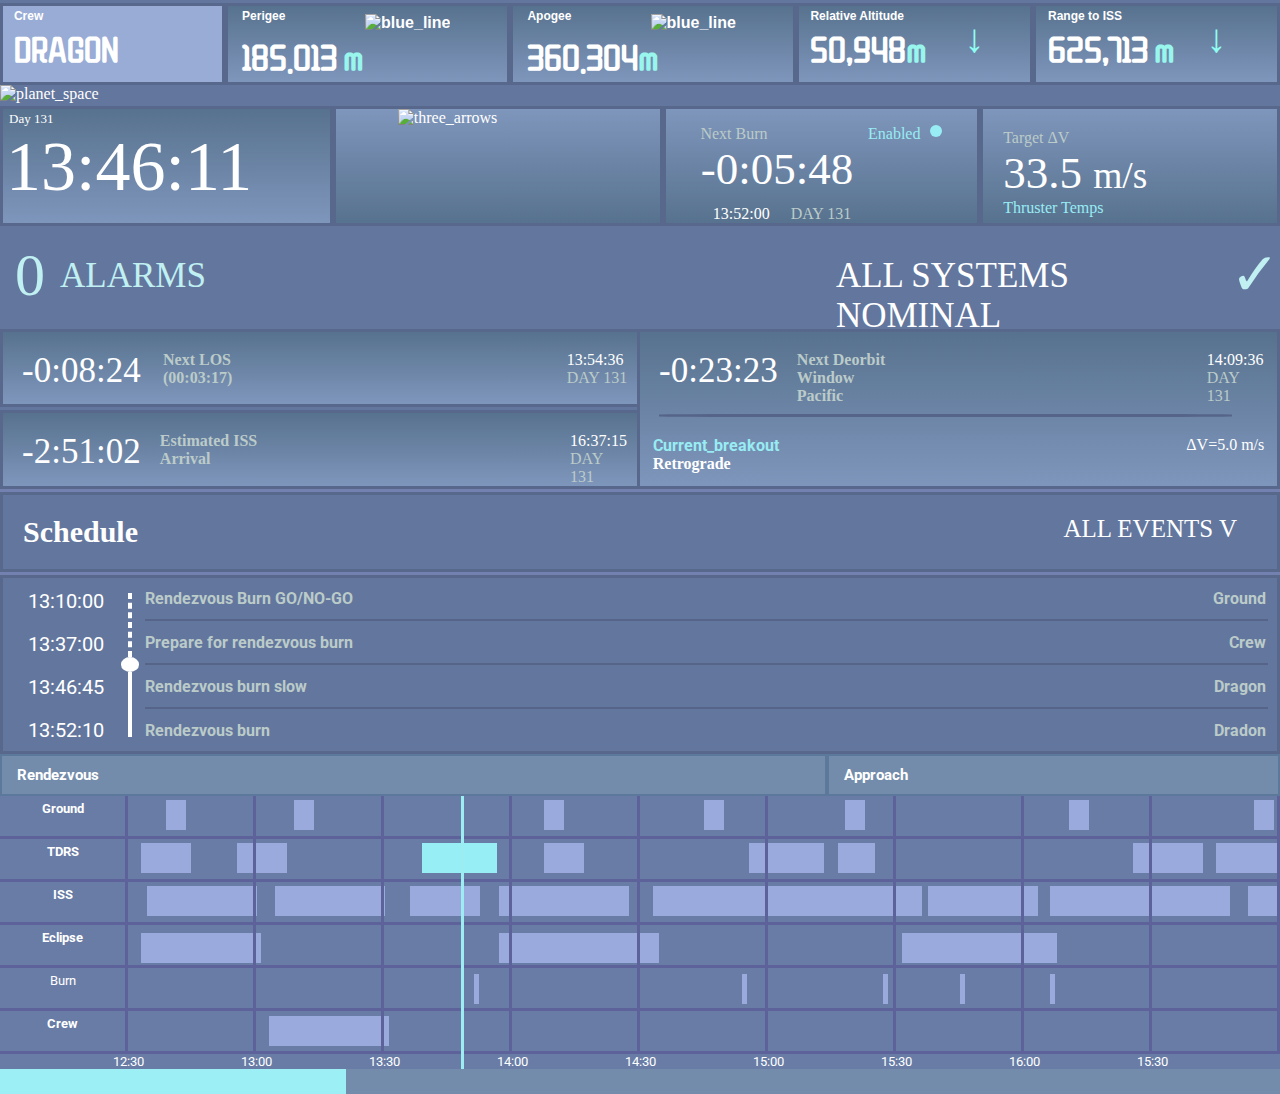
==== index.html @ 8b0f8feb "deleted files" ====
<!DOCTYPE html>
<html lang="en">
<head>
    <meta charset="UTF-8">
    <title>Space-X Ship Index</title>
    <link rel="stylesheet" type="text/css" href="index.css">
</head>
<body>
    <div id="header" class="line" >
        <div id="crew_block" class="block" >
          <div class="header_text">
            <small class="label_block">
              Crew
            </small>
            <div class="title_block">
              DRAGON
            </div>
          </div>
        </div>
        <div class="block header_block" >
            <small class="label_block">
              Perigee
            </small>
            <div class="blue_line">
              <img src="space-x-1/blue_line.png" alt="blue_line">
            </div>
            <div class="title_block">
              185.013
              <span>m</span></div>
                    </div>
        <div class="block header_block" >
                <small class="label_block">
                  Apogee
                </small>
                <div class="blue_line">
                  <img src="space-x-1/blue_line.png" alt="blue_line">
                </div>
                <div class="title_block">
                  360.304<span>m</span>
                </div>
        </div>
        <div  class="block header_block" >
            <div class="text">
                <small class="label_block">
                  Relative Altitude
                </small>
                <div class="title_block">
                  50,948<span>m</span>
                </div>
            </div>
            <div class="icon icon_arrow_down">
              &#8595;
            </div>
        </div>
        <div id="range_block" class="block header_block">
            <div class="text">
                <small class="label_block">
                  Range to ISS
                </small>
                <div class="title_block">
                  625,713
                  <span>m</span>
                </div>
            </div>
            <div class="icon icon_arrow_down">
                &#8595;
            </div>

        </div>
    </div>
    <div class="line">
        <img class="space_earth_image" src="http://sfwallpaper.com/images/earth-from-space-hd-wallpaper-7.jpg" alt="planet_space" width="100%">
    </div>
    <div id="time" class="line">
        <div id="time_block" class="block">
            <small class="small">
              Day 131
            </small>
            <div class="time_large">
              13:46:11
            </div>
        </div>

        <div id="arrow_block" class="block">
            <div class="speed_arrow">
              <img src="space-x-1/three_arrows.png" alt="three_arrows">
            </div>
            <!--arrows-->
        </div>

        <div id="next_burn_block" class="block">
          <div class="whole_next_burn">
            <div class="next_burn_enab">
              <span class="next_burn">
                Next Burn
              </span>
              <div class="enabled">
                <p>Enabled</p>
                <div class="blue_circle"></div>
              </div>
            </div>
              <div class="next_burn_index">
                -0:05:48
              </div>
              <span class="next_burn_time">
                13:52:00
              </span>
              <span class="next_burn_day">
                <span>
                  DAY 131
                </span>
                </span>
          </div>
        </div>
        <div id="target_block" class="block">
            <span class="target">
              Target ΔV
            </span>
            <div class="target_speed">
              33.5
              <small>
                m/s
              </small>
            </div>
            <span class="target_temps">
              Thruster Temps
            </span>
        </div>
    </div>
    <div id="alarms" class="line">
        <div class="zero">
          0
        </div>
        <div class="alarms_word">
          ALARMS
        </div>
        <div class="all_systems_nominal">
          ALL SYSTEMS NOMINAL
        </div>
        <div class="sign">
          &#x2713;
        </div>
    </div>
    <div class="line plan flex_row">
      <div class="flex_column">
        <div class="first_box above_row block">
          <div class="minus_index">
              -0:08:24
          </div>
          <div class= "grey_font_basic fix_position steal_space">
              Next LOS
                <br>
                (00:03:17)
          </div >
          <span class="grey_font_basic grey_font_basic date_time">
              <span class="time_color">13:54:36</span>
               <br>
               DAY 131
          </span>
        </div>
        <div class="first_box above_row block">
              <div class="minus_index">
                  -2:51:02
              </div>
              <span id="estimated_iss" class="grey_font_basic fix_position">
                  Estimated ISS Arrival
              </span>
              <div class="grey_font_basic grey_font_basic date_time">
                  <span class="time_color"> 16:37:15 </span>
                  <br>
                  DAY 131
              </div>
            </div>
        </div>
        <div class="third_box block">
          <div class="above_row">
            <div class="minus_index">
                -0:23:23
            </div>
            <div class="grey_font_basic fix_position">
                Next Deorbit Window
                <br>
                Pacific
            </div>
            <div class="grey_font_basic grey_font_basic date_time">
                <span class="time_color">14:09:36  </span>
                <br>
                DAY 131
            </div>
        </div>
        <div class="break_line"></div>
        <div class="below_row">
          <div class="current_retrograde">
            <div class="current_breakout">
                Current_breakout
            </div>
            <div class="retrograde">
                Retrograde
            </div>
        </div>
          <div class="sum">
              ΔV=5.0 m/s
          </div>
        </div>
      </div>
      </div>
      <div class="shedule_head block">
        <div class="schedule">
          <b>Schedule</b>
        </div>
        <div class="all_events">
            ALL EVENTS V
        </div>
        </div>
      <div class="shedule_body block">
        <div class="hours_list">
          <div class="time_list">
              <div>
                13:10:00
              </div>
              <div>
                13:37:00
              </div>
              <div>
                13:46:45
              </div>
              <div>
                13:52:10
              </div>
          </div>
        </div>
        <div class="vertical_line">
          <div></div>
          <div></div>
          <div></div>
        </div>
        <div class="rendez_vous">
            <div class="rendezvous_child">
              <div class="">
                Rendezvous Burn GO/NO-GO
              </div>
              <div class="">
                Ground
              </div>
            </div>
            <div class="rendezvous_line">

            </div>
            <div class="rendezvous_child">
              <div class="">
                Prepare for rendezvous burn
              </div>
              <div class="">
                Crew
              </div>
            </div>
            <div class="rendezvous_line">

            </div>
            <div class="rendezvous_child">
              <div class="">
                Rendezvous burn slow
              </div>
              <div class="">
                Dragon
              </div>
            </div>
            <div class="rendezvous_line">
            </div>
            <div class="rendezvous_child">
              <div>
                Rendezvous burn
              </div>
              <div>
                Dradon
              </div>
            </div>
        </div>
    </div>
    <div class="container">
      <div class="rendezvous_approach_line">
        <div class="rendezvous">
          <b>Rendezvous</b>
        </div>
        <div class="approach">
          <b>Approach</b>
        </div>
      </div>
      <div class="box">
        <div class="box_row">
          <div class="box_cell"><b>Ground</b></div>
          <div class="box_cell"></div>
          <div class="box_cell"></div>
          <div class="box_cell"></div>
          <div class="box_cell"></div>
          <div class="box_cell"></div>
          <div class="box_cell"></div>
          <div class="box_cell"></div>
          <div class="box_cell"></div>
          <div class="box_cell"></div>
            <div class="box_ground_first"></div>
            <div class="box_ground_second"></div>
            <div class="box_ground_third"></div>
            <div class="box_ground_forth"></div>
            <div class="box_ground_fifth"></div>
            <div class="box_ground_sixth"></div>
            <div class="box_ground_seventh"></div>
          </div>
        <div class="box_row">
          <div class="box_cell"><b>TDRS</b></div>
          <div class="box_cell"></div>
          <div class="box_cell"></div>
          <div class="box_cell"></div>
          <div class="box_cell"></div>
          <div class="box_cell"></div>
          <div class="box_cell"></div>
          <div class="box_cell"></div>
          <div class="box_cell"></div>
          <div class="box_cell"></div>
          <div class="box_tdrs_first"></div>
          <div class="box_tdrs_second"></div>
          <div class="box_tdrs_third"></div>
          <div class="box_tdrs_forth"></div>
          <div class="box_tdrs_fifth"></div>
          <div class="box_tdrs_sixth"></div>
          <div class="box_tdrs_seventh"></div>
          <div class="box_tdrs_eighth"></div>
        </div>
        <div class="box_row">
          <div class="box_cell"><b>ISS</b></div>
          <div class="box_cell"></div>
          <div class="box_cell"></div>
          <div class="box_cell"></div>
          <div class="box_cell"></div>
          <div class="box_cell"></div>
          <div class="box_cell"></div>
          <div class="box_cell"></div>
          <div class="box_cell"></div>
          <div class="box_cell"></div>
          <div class="box_iss_first"></div>
          <div class="box_iss_second"></div>
          <div class="box_iss_third"></div>
          <div class="box_iss_forth"></div>
          <div class="box_iss_fifth"></div>
          <div class="box_iss_sixth"></div>
          <div class="box_iss_seventh"></div>
          <div class="box_iss_eighth"></div>
          <div class="box_iss_nines"></div>

        </div>
        <div class="box_row">
          <div class="box_cell"><b>Eclipse</b></div>
          <div class="box_cell"></div>
          <div class="box_cell"></div>
          <div class="box_cell"></div>
          <div class="box_cell"></div>
          <div class="box_cell"></div>
          <div class="box_cell"></div>
          <div class="box_cell"></div>
          <div class="box_cell"></div>
          <div class="box_cell"></div>
          <div class="box_eclipse_first"></div>
          <div class="box_eclipse_second"></div>
          <div class="box_eclipse_third"></div>
        </div>
        <div class="box_row">
          <div class="box_cell">Burn</b></div>
          <div class="box_cell"></div>
          <div class="box_cell"></div>
          <div class="box_cell"></div>
          <div class="box_cell"></div>
          <div class="box_cell"></div>
          <div class="box_cell"></div>
          <div class="box_cell"></div>
          <div class="box_cell"></div>
          <div class="box_cell"></div>
          <div class="box_burn_first"></div>
          <div class="box_burn_second"></div>
          <div class="box_burn_third"></div>
          <div class="box_burn_forth"></div>
          <div class="box_burn_fifth"></div>
        </div>
        <div class="box_row">
          <div class="box_cell"><b>Crew</b></div>
          <div class="box_cell"></div>
          <div class="box_cell"></div>
          <div class="box_cell"></div>
          <div class="box_cell"></div>
          <div class="box_cell"></div>
          <div class="box_cell"></div>
          <div class="box_cell"></div>
          <div class="box_cell"></div>
          <div class="box_cell"></div>
          <div class="box_crew_first"></div>
          <div class="box_ground_second"></div>
        </div>
        <div class="box_cell_line">

        </div>
        <div class="box_cell_time">
          <div class="box_cell_item">12:30</div>
          <div class="box_cell_item">13:00</div>
          <div class="box_cell_item">13:30</div>
          <div class="box_cell_item">14:00</div>
          <div class="box_cell_item">14:30</div>
          <div class="box_cell_item">15:00</div>
          <div class="box_cell_item">15:30</div>
          <div class="box_cell_item">16:00</div>
          <div class="box_cell_item">15:30</div>
        </div>
      </div>
      <div class="progress">
        <div class="progress_line ">
        </div>
      </div>
    </div>
</body>
</html>
---- index.css ----
@import url('https://fonts.googleapis.com/css?family=Oswald|Roboto');
@import url('https://fonts.googleapis.com/css?family=ZCOOL+QingKe+HuangYou');

* {padding: 0; margin:0; border:0;}
body {
  background-color: rgb(114,129,175);
}
#header {
  font-family: 'Robot', sans-serif;
  display: flex;
  font-weight:bold;;
  width: 100%;
  color: #fff;
}

.line .block {
  flex-grow: 1;
}

.label_block {
  font-family: 'Teko', sans-serif;
  font-size: 12px;
  margin-left: 5%;
}

.title_block {
  font-family: 'ZCOOL QingKe HuangYou', cursive;
  font-size: 35px;
  line-height: 50px;
  margin-left: 5%;
}

.block {
  margin-top: 3px;
  border: 3px solid rgb(88,104,140);
}

.blue_line {
  display: flex;
  justify-content: center;
  margin-top: -10px;
  padding-left: 80px;
}

.icon_arrow_down {
  display: flex;
  justify-content: flex-end;
  justify-content: center;
  padding-left: 60px;
  margin-top: -55px;
  width: 100%;
  color: #8FFDF1;
  font-weight: bold;
  font-size: 40px;
  font-family: monospace;
}

.title_block span {
  color: rgb(152,246,237);
}

.block, .line{
  background-color: rgb(99,119,158);
  color: #fff;
  }

#time {
    display: flex;
      }

.time_large {
    font-size: 70px;
    margin-left: 3px;
    width: 200px;
  }

#time_block .small {
  font-size: 13px;
  margin-left: 6px;
}
#crew_block {
  background-color: rgb(153,172,213);
}

#arrow_block, #next_burn_block, #target_block {
  background-image: linear-gradient(#7f96bc, #57728e);
}

.first_box, .third_box, .header_block, #time_block {
  background-image: linear-gradient(#57728e, #7f96bc);
}

.speed_arrow {
  display: flex;
  justify-content: center;
  }

.speed_arrow img {
  width: 200px;
}

.next_burn {
  font-size: 14px;
  color: rgb(187,203,201);
  font-size: 16px;
}
.enabled {
  display: flex;
  justify-content: space-between;
  font-size: 16px;
  color: rgb(152,236,243);
  margin-left: 10%;
}

p {
  margin-right: 10px;
}

.blue_circle {
  height: 12px;
  width: 12px;
  background-color: rgb(152,236,243);
  border-radius: 50%;
  margin-right: 0;
}

.next_burn_enab {
  display: flex;
  justify-content: space-around;
  margin-top: 5%;
  }

.next_burn_index {
  font-size: 45px;
  margin-left: 35px;
  margin-bottom: 10px;
}

.next_burn_time {
  margin-left: 47px;
  font-size: 16px;
}

.next_burn_day {
  color: rgb(187,203,201);
  margin-left: 17px;
  font-size: 16px;
}

#target_block {
  width: 150px;
  padding-top: 20px;
  padding-left: 20px
}
.target, .grey_font_basic, .rendezvous_child {
  color: rgb(187,203,201);
}

.date_time {
  margin-right: 2%;
  margin-top: 3%;
}

.hours_list {
  margin-top: 2px;
}

.fix_position {
    margin-top: 3%;
    margin-right: 42%;
    font-family: 'Roboto', sans-serif 'ZCOOL';
    font-weight: bold;
}

.time_color {
  color: #fff;
}

.steal_space {
  margin-right: 52%;
}
.target_speed {
  font-size: 45px;
}
.target_temps {
  color: rgb(152,236,243);
}

#alarms {
  display: flex;
  height: 100px;
}
.zero {
  font-size: 60px;
  margin-top:  15px;
  margin-left: 15px;
  color: rgb(192,240,242);
}

.alarms_word {
  margin-left: 15px;
  margin-top: 30px;
  font-size: 35px;
  color: rgb(192,240,242);
}

.all_systems_nominal {
  justify-content: flex-end;
  font-size: 35px;
  margin-left: 630px;
  margin-top: 30px;
}

.sign {
  margin-left: 50px;
  color: rgb(192,240,242);
  font-family: 'Roboto';
  margin-top: 13px;
  font-size: 60px;
}

.first_box {
  height: 70px;
  width: 100%;
}

.above_row, .below_row {
  display: flex;
  flex-direction: row;
  justify-content: space-between;
}

.below_row {
  padding: 2%;
}

.current_breakout {
  font-family: 'Roboto';
  font-weight: bold;
  color: rgb(152,236,243);
}
.retrograde {
  font-weight: bold;
}

.third_box {
  width: 50%;
  display: flex;
  flex-direction: column;
  }

.break_line {
  background: rgb(86,100,137);
  height: 3px;
  width: 90%;
  margin:  0% 3% 1% 3%;
  border-radius: 20%;
}
.minus_index {
  font-size: 35px;
  height: 44px;
  color: #fff;
  padding: 3%;
  }

.current_retrograde {
  display: flex;
  flex-direction: column;
}

.flex_column {
  display: flex;
  flex-direction: column;
  width: 50%;
}
.rendez_vous {
  width: 100%;
}

.rendezvous_child {
  display: flex;
  justify-content: space-between;
  margin: 1%;
  font-family: 'Roboto', sans-serif 'ZCOOL+QingKe+HuangYou';
  font-weight: bold;
}

.rendezvous_line {
  width: 98%;
  border: 1px solid #566489;
  margin-left: 1%;
  height: 0px;
}

.flex_row {
  display: flex;
  flex-direction: row;
  width: 100%
}

.shedule_head {
  display: flex;
  justify-content: space-between;
  font-size: 30px;
  padding: 20px;
  }

.all_events {
  font-size: 25px;
  margin-right: 20px;
}
.time_list {
  display: flex;
  flex-direction: column;
  justify-content: space-around;
  font-size: 20px;
  padding-left: 25px;
  height: 100%;
  width: 100px;
}

.container {
  width: 100%;
  background: rgb(116,140,171);
  font-family: 'Roboto', sans-serif;
  font-size: 15px;
  color: #fff;
  }
.rendezvous_approach_line{
    display: flex;
    }
.rendezvous_approach_line .rendezvous  {
  flex-grow: 2;
}

.rendezvous_approach_line .approach {
  flex-grow: 1;
}

.rendezvous, .approach {
  background-color: rgb(134,148,200)solid;
  padding: 10px 15px;
  border: 2px rgb(92,120,155)solid;
}

.progress_line {
    background-color: rgb(157,239,246);
    height: 25px;
    width: 27%;
  }

.shedule_body {
  display: flex;
  flex-direction: row;
  font-family: 'Roboto';
  }

.vertical_line > div:nth-child(1) {
  border: 2px dashed white;
  height: 35%;
  width: 0px;
  margin-top: 15px;
  }

.vertical_line > div:nth-child(2) {
    border: 3px solid white;
    height: 5%;
    width: 200%;
    background-color: #fff;
    border-radius: 50%;
    margin-left: -120%;
    }
.vertical_line > div:nth-child(3) {
      border: 2px solid white;
      height: 35%;
      width: 0;
      }
.box {
  font-size: 13px;
  position: relative;
  background-color: rgb(104,124,165);
}

.box_row {
  display: flex;
  flex-direction: row;
}

.box_cell {
  flex-grow: 1;
  flex-basis: 10%;
  padding: 5px 7px;
  border-right: 3px rgb(93,99,154) solid;
  border-bottom: 3px rgb(93,99,154) solid;
  height: 30px;
  text-align: center;
  z-index: 3;
  }
  .box_cell_line {
    position: absolute;
    background-color: rgb(156,237,241);
    width: 3px;
    height: 100%;
    top: 0px;
    left: 36%;
    transition: all 2s linear;
    z-index: 10;
  }

.box_cell_time {
  display: flex;
  justify-content: space-around;
  height: 100%;
  top: 0px;
  left: 36%;
  transition: all 2s linear;
  width: 90%;
  margin-left: 5%;
}


.box_ground_first {
  position: absolute;
  background-color: #9AAADD;
  top: 4px;
  width: 20px;
  height: 30px;
  left: 13%;
}

.box_ground_second {
  position: absolute;
  background-color: #9AAADD;
  top: 4px;
  width: 20px;
  height: 30px;
  left: 23%;
}

.box_ground_third {
  position: absolute;
  background-color: #9AAADD;
  top: 4px;
  width: 20px;
  height: 30px;
  left: 42.5%;
}

.box_ground_forth {
  position: absolute;
  background-color: #9AAADD;
  top: 4px;
  width: 20px;
  height: 30px;
  left: 55%;
}

.box_ground_fifth {
  position: absolute;
  background-color: #9AAADD;
  top: 4px;
  width: 20px;
  height: 30px;
  left: 66%;
}

.box_ground_sixth {
  position: absolute;
  background-color: #9AAADD;
  top: 4px;
  width: 20px;
  height: 30px;
  left: 83.5%;
}

.box_ground_seventh {
  position: absolute;
  background-color: #9AAADD;
  top: 4px;
  width: 20px;
  height: 30px;
  left: 98%;
}

.box_tdrs_first {
  position: absolute;
  background-color: #9AAADD;
  top: 47px;
  width: 50px;
  height: 30px;
  left: 11%;
}

.box_tdrs_second {
  position: absolute;
  background-color: #9AAADD;
  top: 47px;
  width: 50px;
  height: 30px;
  left: 18.5%;
  z-index: 2;
}

.box_tdrs_third {
  position: absolute;
  background-color: rgb(151,239,245);
  top: 47px;
  width: 75px;
  height: 30px;
  left: 33%;
}

.box_tdrs_forth {
  position: absolute;
  background-color: #9AAADD;
  top: 47px;
  width: 40px;
  height: 30px;
  left: 42.5%;
}

.box_tdrs_fifth {
  position: absolute;
  background-color: #9AAADD;
  top: 47px;
  width: 75px;
  height: 30px;
  left: 58.5%;
}

.box_tdrs_sixth {
  position: absolute;
  background-color: #9AAADD;
  top: 47px;
  width: 37px;
  height: 30px;
  left: 65.5%;
}

.box_tdrs_seventh {
  position: absolute;
  background-color: #9AAADD;
  top: 47px;
  width: 70px;
  height: 30px;
  left: 88.5%;
}

.box_tdrs_eighth {
  position: absolute;
  background-color: #9AAADD;
  top: 47px;
  width: 65px;
  height: 30px;
  left: 95%;
}
.box_iss_first{
  position: absolute;
  background-color: #9AAADD;
  top: 90px;
  width: 110px;
  height: 30px;
  left: 11.5%;
}
.box_iss_second{
  position: absolute;
  background-color: #9AAADD;
  top: 90px;
  width: 110px;
  height: 30px;
  left: 21.5%;
}
.box_iss_third{
  position: absolute;
  background-color: #9AAADD;
  top: 90px;
  width: 70px;
  height: 30px;
  left: 32%;
}
.box_iss_forth{
  position: absolute;
  background-color: #9AAADD;
  top: 90px;
  width: 130px;
  height: 30px;
  left: 39%;
}
.box_iss_fifth{
  position: absolute;
  background-color: #9AAADD;
  top: 90px;
  width: 110px;
  height: 30px;
  left: 51%;
}
.box_iss_sixth {
  position: absolute;
  background-color: #9AAADD;
  top: 90px;
  width: 160px;
  height: 30px;
  left: 59.5%;
}
.box_iss_seventh {
  position: absolute;
  background-color: #9AAADD;
  top: 90px;
  width: 110px;
  height: 30px;
  left: 72.5%;
}
.box_iss_eighth {
  position: absolute;
  background-color: #9AAADD;
  top: 90px;
  width: 180px;
  height: 30px;
  left: 82%;
}
.box_iss_nines {
  position: absolute;
  background-color: #9AAADD;
  top: 90px;
  width: 30px;
  height: 30px;
  left: 97.5%;
}

.box_eclipse_first  {
  position: absolute;
  background-color: #9AAADD;
  top: 137px;
  width: 120px;
  height: 30px;
  left: 11%;
}
.box_eclipse_second {
  position: absolute;
  background-color: #9AAADD;
  top: 137px;
  width: 160px;
  height: 30px;
  left: 39%;
}
.box_eclipse_third {
  position: absolute;
  background-color: #9AAADD;
  top: 137px;
  width: 155px;
  height: 30px;
  left: 70.5%;
}

.box_burn_first{
  position: absolute;
  background-color: #9AAADD;
  top: 178px;
  width: 5px;
  height: 30px;
  left: 37%;
}
.box_burn_second {
  position: absolute;
  background-color: #9AAADD;
  top: 178px;
  width: 5px;
  height: 30px;
  left: 58%;
}
.box_burn_third{
  position: absolute;
  background-color: #9AAADD;
  top: 178px;
  width: 5px;
  height: 30px;
  left: 69%;
}
.box_burn_forth {
  position: absolute;
  background-color: #9AAADD;
  top: 178px;
  width: 5px;
  height: 30px;
  left: 75%;
}
.box_burn_fifth {
  position: absolute;
  background-color: #9AAADD;
  top: 178px;
  width: 5px;
  height: 30px;
  left: 82%;
}
.box_crew_first {
  position: absolute;
  background-color: #9AAADD;
  top: 220px;
  width: 120px;
  height: 30px;
  left: 21%;
}
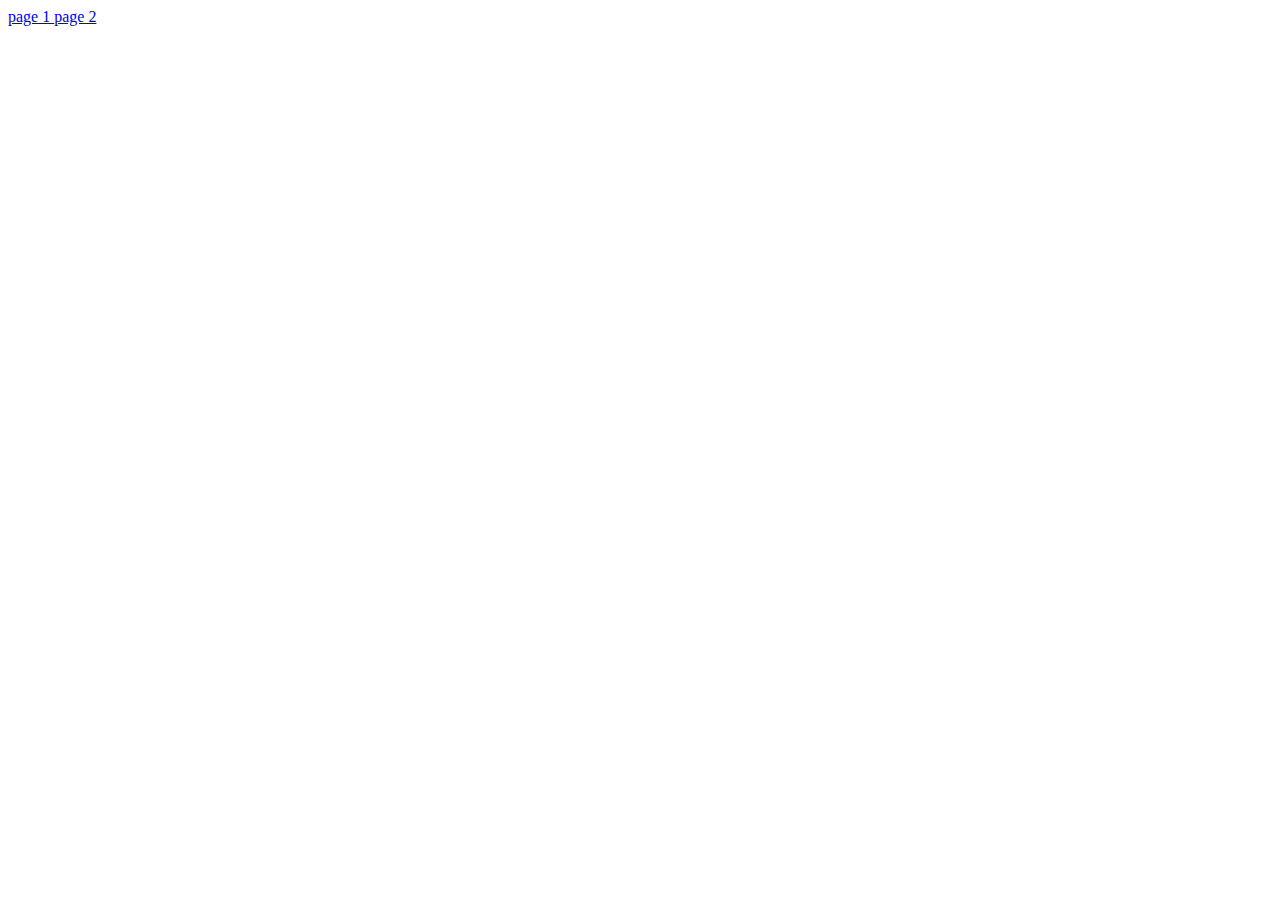
==== commit 061d18df: "create splitter" ====
--- a/index.html
+++ b/index.html
@@ -1,418 +1,17 @@
 <!DOCTYPE html>
 <html lang="en">
 <head>
-    <meta charset="UTF-8">
-    <title>Space-X Ship Index</title>
-    <link rel="stylesheet" type="text/css" href="index.css">
+  <meta charset="UTF-8">
+  <meta name="viewport" content="width=device-width, initial-scale=1.0">
+  <meta http-equiv="X-UA-Compatible" content="ie=edge">
+  <title>Document</title>
 </head>
 <body>
-    <div id="header" class="line" >
-        <div id="crew_block" class="block" >
-          <div class="header_text">
-            <small class="label_block">
-              Crew
-            </small>
-            <div class="title_block">
-              DRAGON
-            </div>
-          </div>
-        </div>
-        <div class="block header_block" >
-            <small class="label_block">
-              Perigee
-            </small>
-            <div class="blue_line">
-              <img src="space-x-1/blue_line.png" alt="blue_line">
-            </div>
-            <div class="title_block">
-              185.013
-              <span>m</span></div>
-                    </div>
-        <div class="block header_block" >
-                <small class="label_block">
-                  Apogee
-                </small>
-                <div class="blue_line">
-                  <img src="space-x-1/blue_line.png" alt="blue_line">
-                </div>
-                <div class="title_block">
-                  360.304<span>m</span>
-                </div>
-        </div>
-        <div  class="block header_block" >
-            <div class="text">
-                <small class="label_block">
-                  Relative Altitude
-                </small>
-                <div class="title_block">
-                  50,948<span>m</span>
-                </div>
-            </div>
-            <div class="icon icon_arrow_down">
-              &#8595;
-            </div>
-        </div>
-        <div id="range_block" class="block header_block">
-            <div class="text">
-                <small class="label_block">
-                  Range to ISS
-                </small>
-                <div class="title_block">
-                  625,713
-                  <span>m</span>
-                </div>
-            </div>
-            <div class="icon icon_arrow_down">
-                &#8595;
-            </div>
-
-        </div>
-    </div>
-    <div class="line">
-        <img class="space_earth_image" src="http://sfwallpaper.com/images/earth-from-space-hd-wallpaper-7.jpg" alt="planet_space" width="100%">
-    </div>
-    <div id="time" class="line">
-        <div id="time_block" class="block">
-            <small class="small">
-              Day 131
-            </small>
-            <div class="time_large">
-              13:46:11
-            </div>
-        </div>
-
-        <div id="arrow_block" class="block">
-            <div class="speed_arrow">
-              <img src="space-x-1/three_arrows.png" alt="three_arrows">
-            </div>
-            <!--arrows-->
-        </div>
-
-        <div id="next_burn_block" class="block">
-          <div class="whole_next_burn">
-            <div class="next_burn_enab">
-              <span class="next_burn">
-                Next Burn
-              </span>
-              <div class="enabled">
-                <p>Enabled</p>
-                <div class="blue_circle"></div>
-              </div>
-            </div>
-              <div class="next_burn_index">
-                -0:05:48
-              </div>
-              <span class="next_burn_time">
-                13:52:00
-              </span>
-              <span class="next_burn_day">
-                <span>
-                  DAY 131
-                </span>
-                </span>
-          </div>
-        </div>
-        <div id="target_block" class="block">
-            <span class="target">
-              Target ΔV
-            </span>
-            <div class="target_speed">
-              33.5
-              <small>
-                m/s
-              </small>
-            </div>
-            <span class="target_temps">
-              Thruster Temps
-            </span>
-        </div>
-    </div>
-    <div id="alarms" class="line">
-        <div class="zero">
-          0
-        </div>
-        <div class="alarms_word">
-          ALARMS
-        </div>
-        <div class="all_systems_nominal">
-          ALL SYSTEMS NOMINAL
-        </div>
-        <div class="sign">
-          &#x2713;
-        </div>
-    </div>
-    <div class="line plan flex_row">
-      <div class="flex_column">
-        <div class="first_box above_row block">
-          <div class="minus_index">
-              -0:08:24
-          </div>
-          <div class= "grey_font_basic fix_position steal_space">
-              Next LOS
-                <br>
-                (00:03:17)
-          </div >
-          <span class="grey_font_basic grey_font_basic date_time">
-              <span class="time_color">13:54:36</span>
-               <br>
-               DAY 131
-          </span>
-        </div>
-        <div class="first_box above_row block">
-              <div class="minus_index">
-                  -2:51:02
-              </div>
-              <span id="estimated_iss" class="grey_font_basic fix_position">
-                  Estimated ISS Arrival
-              </span>
-              <div class="grey_font_basic grey_font_basic date_time">
-                  <span class="time_color"> 16:37:15 </span>
-                  <br>
-                  DAY 131
-              </div>
-            </div>
-        </div>
-        <div class="third_box block">
-          <div class="above_row">
-            <div class="minus_index">
-                -0:23:23
-            </div>
-            <div class="grey_font_basic fix_position">
-                Next Deorbit Window
-                <br>
-                Pacific
-            </div>
-            <div class="grey_font_basic grey_font_basic date_time">
-                <span class="time_color">14:09:36  </span>
-                <br>
-                DAY 131
-            </div>
-        </div>
-        <div class="break_line"></div>
-        <div class="below_row">
-          <div class="current_retrograde">
-            <div class="current_breakout">
-                Current_breakout
-            </div>
-            <div class="retrograde">
-                Retrograde
-            </div>
-        </div>
-          <div class="sum">
-              ΔV=5.0 m/s
-          </div>
-        </div>
-      </div>
-      </div>
-      <div class="shedule_head block">
-        <div class="schedule">
-          <b>Schedule</b>
-        </div>
-        <div class="all_events">
-            ALL EVENTS V
-        </div>
-        </div>
-      <div class="shedule_body block">
-        <div class="hours_list">
-          <div class="time_list">
-              <div>
-                13:10:00
-              </div>
-              <div>
-                13:37:00
-              </div>
-              <div>
-                13:46:45
-              </div>
-              <div>
-                13:52:10
-              </div>
-          </div>
-        </div>
-        <div class="vertical_line">
-          <div></div>
-          <div></div>
-          <div></div>
-        </div>
-        <div class="rendez_vous">
-            <div class="rendezvous_child">
-              <div class="">
-                Rendezvous Burn GO/NO-GO
-              </div>
-              <div class="">
-                Ground
-              </div>
-            </div>
-            <div class="rendezvous_line">
-
-            </div>
-            <div class="rendezvous_child">
-              <div class="">
-                Prepare for rendezvous burn
-              </div>
-              <div class="">
-                Crew
-              </div>
-            </div>
-            <div class="rendezvous_line">
-
-            </div>
-            <div class="rendezvous_child">
-              <div class="">
-                Rendezvous burn slow
-              </div>
-              <div class="">
-                Dragon
-              </div>
-            </div>
-            <div class="rendezvous_line">
-            </div>
-            <div class="rendezvous_child">
-              <div>
-                Rendezvous burn
-              </div>
-              <div>
-                Dradon
-              </div>
-            </div>
-        </div>
-    </div>
-    <div class="container">
-      <div class="rendezvous_approach_line">
-        <div class="rendezvous">
-          <b>Rendezvous</b>
-        </div>
-        <div class="approach">
-          <b>Approach</b>
-        </div>
-      </div>
-      <div class="box">
-        <div class="box_row">
-          <div class="box_cell"><b>Ground</b></div>
-          <div class="box_cell"></div>
-          <div class="box_cell"></div>
-          <div class="box_cell"></div>
-          <div class="box_cell"></div>
-          <div class="box_cell"></div>
-          <div class="box_cell"></div>
-          <div class="box_cell"></div>
-          <div class="box_cell"></div>
-          <div class="box_cell"></div>
-            <div class="box_ground_first"></div>
-            <div class="box_ground_second"></div>
-            <div class="box_ground_third"></div>
-            <div class="box_ground_forth"></div>
-            <div class="box_ground_fifth"></div>
-            <div class="box_ground_sixth"></div>
-            <div class="box_ground_seventh"></div>
-          </div>
-        <div class="box_row">
-          <div class="box_cell"><b>TDRS</b></div>
-          <div class="box_cell"></div>
-          <div class="box_cell"></div>
-          <div class="box_cell"></div>
-          <div class="box_cell"></div>
-          <div class="box_cell"></div>
-          <div class="box_cell"></div>
-          <div class="box_cell"></div>
-          <div class="box_cell"></div>
-          <div class="box_cell"></div>
-          <div class="box_tdrs_first"></div>
-          <div class="box_tdrs_second"></div>
-          <div class="box_tdrs_third"></div>
-          <div class="box_tdrs_forth"></div>
-          <div class="box_tdrs_fifth"></div>
-          <div class="box_tdrs_sixth"></div>
-          <div class="box_tdrs_seventh"></div>
-          <div class="box_tdrs_eighth"></div>
-        </div>
-        <div class="box_row">
-          <div class="box_cell"><b>ISS</b></div>
-          <div class="box_cell"></div>
-          <div class="box_cell"></div>
-          <div class="box_cell"></div>
-          <div class="box_cell"></div>
-          <div class="box_cell"></div>
-          <div class="box_cell"></div>
-          <div class="box_cell"></div>
-          <div class="box_cell"></div>
-          <div class="box_cell"></div>
-          <div class="box_iss_first"></div>
-          <div class="box_iss_second"></div>
-          <div class="box_iss_third"></div>
-          <div class="box_iss_forth"></div>
-          <div class="box_iss_fifth"></div>
-          <div class="box_iss_sixth"></div>
-          <div class="box_iss_seventh"></div>
-          <div class="box_iss_eighth"></div>
-          <div class="box_iss_nines"></div>
-
-        </div>
-        <div class="box_row">
-          <div class="box_cell"><b>Eclipse</b></div>
-          <div class="box_cell"></div>
-          <div class="box_cell"></div>
-          <div class="box_cell"></div>
-          <div class="box_cell"></div>
-          <div class="box_cell"></div>
-          <div class="box_cell"></div>
-          <div class="box_cell"></div>
-          <div class="box_cell"></div>
-          <div class="box_cell"></div>
-          <div class="box_eclipse_first"></div>
-          <div class="box_eclipse_second"></div>
-          <div class="box_eclipse_third"></div>
-        </div>
-        <div class="box_row">
-          <div class="box_cell">Burn</b></div>
-          <div class="box_cell"></div>
-          <div class="box_cell"></div>
-          <div class="box_cell"></div>
-          <div class="box_cell"></div>
-          <div class="box_cell"></div>
-          <div class="box_cell"></div>
-          <div class="box_cell"></div>
-          <div class="box_cell"></div>
-          <div class="box_cell"></div>
-          <div class="box_burn_first"></div>
-          <div class="box_burn_second"></div>
-          <div class="box_burn_third"></div>
-          <div class="box_burn_forth"></div>
-          <div class="box_burn_fifth"></div>
-        </div>
-        <div class="box_row">
-          <div class="box_cell"><b>Crew</b></div>
-          <div class="box_cell"></div>
-          <div class="box_cell"></div>
-          <div class="box_cell"></div>
-          <div class="box_cell"></div>
-          <div class="box_cell"></div>
-          <div class="box_cell"></div>
-          <div class="box_cell"></div>
-          <div class="box_cell"></div>
-          <div class="box_cell"></div>
-          <div class="box_crew_first"></div>
-          <div class="box_ground_second"></div>
-        </div>
-        <div class="box_cell_line">
-
-        </div>
-        <div class="box_cell_time">
-          <div class="box_cell_item">12:30</div>
-          <div class="box_cell_item">13:00</div>
-          <div class="box_cell_item">13:30</div>
-          <div class="box_cell_item">14:00</div>
-          <div class="box_cell_item">14:30</div>
-          <div class="box_cell_item">15:00</div>
-          <div class="box_cell_item">15:30</div>
-          <div class="box_cell_item">16:00</div>
-          <div class="box_cell_item">15:30</div>
-        </div>
-      </div>
-      <div class="progress">
-        <div class="progress_line ">
-        </div>
-      </div>
-    </div>
+  <a href="space-x-1/space_x_1.html">
+    page 1
+  </a>
+  <a href="space-x-2/space-x-2.html">
+    page 2
+  </a>
 </body>
 </html>
